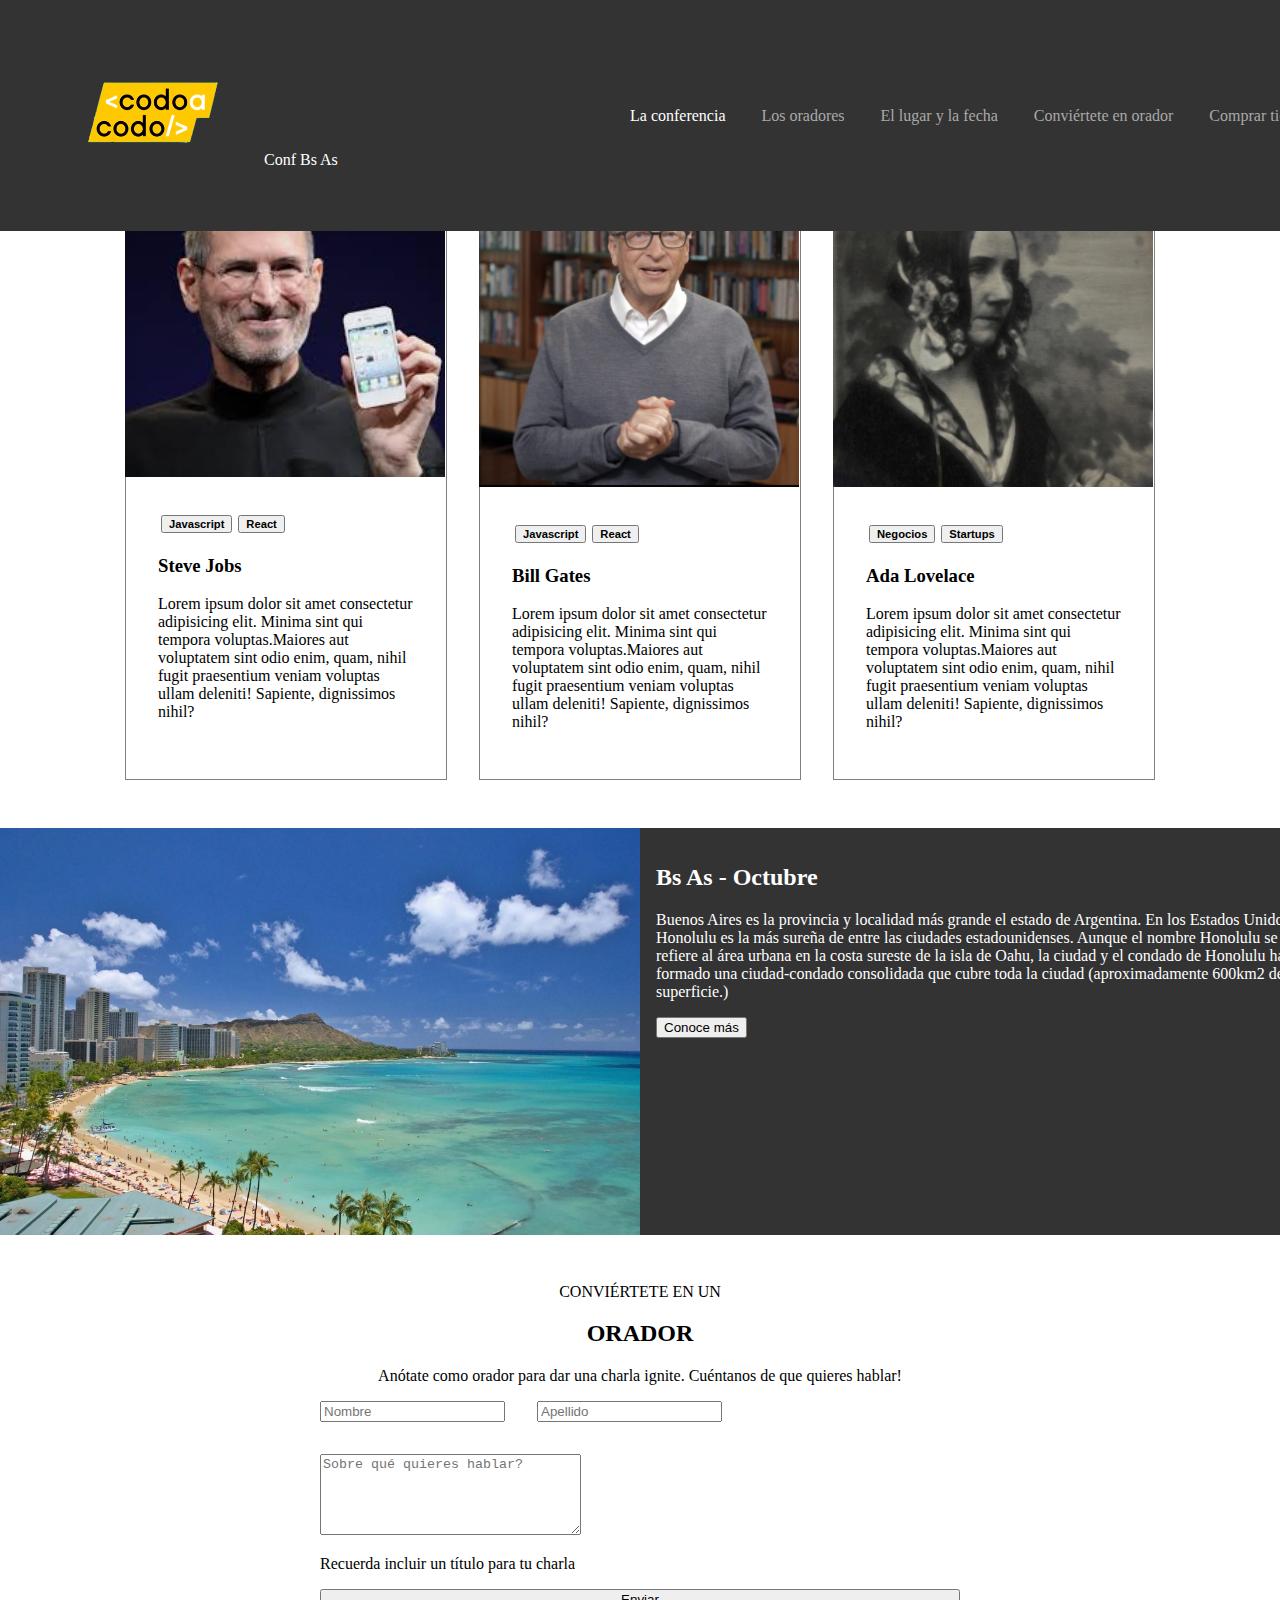
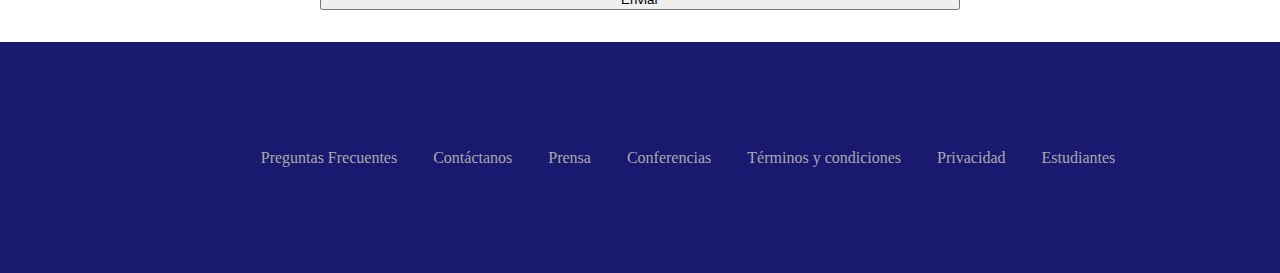
==== index.html @ ad68bb51 "index" ====
<!DOCTYPE html>
<html lang="en">
<head>
    <meta charset="UTF-8">
    <meta http-equiv="X-UA-Compatible" content="IE=edge">
    <meta name="viewport" content="width=device-width, initial-scale=1.0">
    <title>TP-Integrador 1</title>
    <link href="https://cdn.jsdelivr.net/npm/bootstrap@5.3.0-alpha3/dist/css/bootstrap.min.css" rel="stylesheet" integrity="sha384-KK94CHFLLe+nY2dmCWGMq91rCGa5gtU4mk92HdvYe+M/SXH301p5ILy+dN9+nJOZ" crossorigin="anonymous">
    <script src="https://cdn.jsdelivr.net/npm/bootstrap@5.3.0-alpha3/dist/js/bootstrap.bundle.min.js" integrity="sha384-ENjdO4Dr2bkBIFxQpeoTz1HIcje39Wm4jDKdf19U8gI4ddQ3GYNS7NTKfAdVQSZe" crossorigin="anonymous"></script>
    <link rel="stylesheet" href="style.css">
</head>
<body>
    <nav class="flexC">
        <div class="nav-left">
            <a class="navbar-brand" href="#"><img src="imagenes/codoacodo.png" alt="codo a codo png logo" class="logo"></a>
            Conf Bs As
        </div>
        <div class="nav-right">
            <a href="#" class="active">La conferencia</a>
            <a href="#" class="">Los oradores</a>
            <a href="#" class="">El lugar y la fecha</a>
            <a href="#" class="">Conviértete en orador</a>
            <a href="#" class="text-success">Comprar tickets</a>
        </div>
    </nav>

    <div class="container">
        <img src="imagenes/ba1" alt="ba1" class="ba1">
        <div class="centered">
            <h2>Conf Bs As</h2>
            <p>Bs As llega por primera vez a la Argentina. Un evento para compartir con nuestra comunidad el conocimiento
                y experiencia de los expertos que están creando el futuro de Internet. Ven a conocer a miembros del evento,
                a otros estudiantes de Codo a Codo y los oradores de primer nivel que tenemos para ti. Te esperamos!
            </p>
            <div>
                <button class="btn btn-outline-light">Quiero ser Orador</button>
                <button class="btn btn-success">Comprar tickets</button>
            </div>
        </div>
    </div>

    <div class="mp-1">
        <div class="tc">
            <p>CONOCE A LOS</p>
            <h2><strong>ORADORES</strong></h2>
        </div>
        
        <div class="">
            <div class="oradoresContainer">
                <div class="orador">
                    <img src="imagenes/steve.jpg" alt="">
                    <div class="mp-1">
                        <div class="dflex">
                            <button class="btn btn-warning">Javascript</button>
                            <button class="btn btn-primary">React</button>
                        </div>
                        <h3>Steve Jobs</h3>
                        <p>Lorem ipsum dolor sit amet consectetur adipisicing elit. Minima sint qui tempora voluptas.Maiores aut voluptatem 
                            sint odio enim, quam, nihil fugit praesentium veniam voluptas ullam deleniti! Sapiente, dignissimos nihil?
                        </p>
                    </div>
                </div>
                <div class="orador">
                    <img src="imagenes/bill.jpg" alt="">
                    <div class="mp-1">
                        <div class="dflex">
                            <button class="btn btn-warning">Javascript</button>
                            <button class="btn btn-primary">React</button>
                        </div>
                        <h3>Bill Gates</h3>
                        <p>Lorem ipsum dolor sit amet consectetur adipisicing elit. Minima sint qui tempora voluptas.Maiores aut voluptatem 
                            sint odio enim, quam, nihil fugit praesentium veniam voluptas ullam deleniti! Sapiente, dignissimos nihil?
                        </p>
                    </div>
                </div>
                <div class="orador">
                    <img src="imagenes/ada.jpeg" alt="">
                    <div class="mp-1">
                        <div class="dflex">
                            <button class="btn btn-secondary">Negocios</button>
                            <button class="btn btn-danger">Startups</button>
                        </div>
                        <h3>Ada Lovelace</h3>
                        <p>Lorem ipsum dolor sit amet consectetur adipisicing elit. Minima sint qui tempora voluptas.Maiores aut voluptatem 
                            sint odio enim, quam, nihil fugit praesentium veniam voluptas ullam deleniti! Sapiente, dignissimos nihil?
                        </p>
                    </div>
                </div>
            </div>
        </div>
    </div>

    <div class="honoluluContainer">
        <img src="imagenes/honolulu.jpg" alt="honolulu" width="100vw;">
        <div>
            <div class="p1">
                <h2>Bs As - Octubre</h2>
                <p>Buenos Aires es la provincia y localidad más grande el estado de Argentina.
                    En los Estados Unidos, Honolulu es la más sureña de entre las ciudades estadounidenses.
                    Aunque el nombre Honolulu se refiere al área urbana en la costa sureste de la isla de Oahu,
                    la ciudad y el condado de Honolulu han formado una ciudad-condado consolidada que cubre toda la ciudad
                    (aproximadamente 600km2 de superficie.)
                </p>
                <button class="btn btn-outline-light">Conoce más</button>
            </div>
        </div>
    </div>

    <div class="mp-1">
        <div class="tc">
            <p>CONVIÉRTETE EN UN</p>
            <h2><strong>ORADOR</strong></h2>
        </div>
        
        <p class="tc">Anótate como orador para dar una charla ignite. Cuéntanos de que quieres hablar!</p>
        
        <div class="flex">
            <form action=""  class="grid" >
                <div class="formContainer">
                    <div class="box">
                        <input type="text" name="nombre" placeholder="Nombre" class="form-group col-md-6">
                        <input type="text" name="apellido" placeholder="Apellido" class="form-group col-md-6">
                    </div>
                    <textarea name="tema" id="" cols="30" rows="5" placeholder="Sobre qué quieres hablar?" class="form-group col-md-12"></textarea>
                </div>

                <p>Recuerda incluir un título para tu charla</p>
                <button class="btn btn-success">Enviar</button>
            </form>
        </div>
        
    </div>
    
    <footer class="flex">
        <div >
            <a href="#">Preguntas Frecuentes</a>
            <a href="#">Contáctanos</a>
            <a href="#">Prensa</a>
            <a href="#">Conferencias</a>
            <a href="#">Términos y condiciones</a>
            <a href="#">Privacidad</a>
            <a href="#">Estudiantes</a>
        </div>
    </footer>
</body>
</html>
---- style.css ----
body {box-sizing: border-box; margin:0;}

.active{color:white;}

nav a{color:darkgray; text-decoration: none;}

nav a:hover{color:white;}

nav{
    position: absolute;
    top: 0;
    width: 100vw;
    height: 15vh;
    margin: 0%;
    padding: 3em;
    z-index: 1;
    color: white;
    background-color: #333;
}

nav a{margin: 1em;}
nav img{width: 20vh;}


.dflex{display: flex;}
.aflex{display: flex; justify-content: center; align-items: baseline;}
.flexC{ display: flex; align-items: center; justify-content: space-between;}
.flex{display: flex; align-items: center; justify-content: center;}

.oradoresContainer{display: flex; justify-content: center;}
.oradoresContainer img{width: 25vw; margin: -1px; padding: -1px;}
.oradoresContainer button{font-weight: bolder; margin: 3px; font-size: 0.7em;}
.orador{ max-width: 25vw; margin: 1em; border: 1px solid gray;}
.grid{display: grid;}
.gridC{display: grid; align-items: center; justify-content: center;}

.honoluluContainer{width:100vw; display: flex; margin: 0; padding: 0;}
.honoluluContainer img{width: 50vw;}
.honoluluContainer div{width: 50vw; background-color: #333; color: white;}

.formContainer{width: 50vw; gap: 2em;}
.box{display: flex;gap: 2em; margin: 0 2em 2em 0;}


.mp-1{margin: 1em; padding: 1em;}
.m1{margin: 1em;}
.p1{padding: 1em;}
.tc{text-align: center;}


.ba1{width: 100vw; filter: brightness(50%)}

.container {
    position: relative;
    text-align: center;
    color: white;
    margin: 0%;
    padding: 0%;
}
    
.centered {
    position: absolute;
    top: 50%;
    left: 50%;
    transform: translate(15%, 25%);
    text-align: right;
}

footer{
    width: 100vw;
    height: 15vh;
    margin: 0%;
    padding: 3em;
    color: white;
    background-color:midnightblue;
}

footer a{margin: 1em;}

footer a{color:darkgray; text-decoration: none;}

footer a:hover{color:white;}
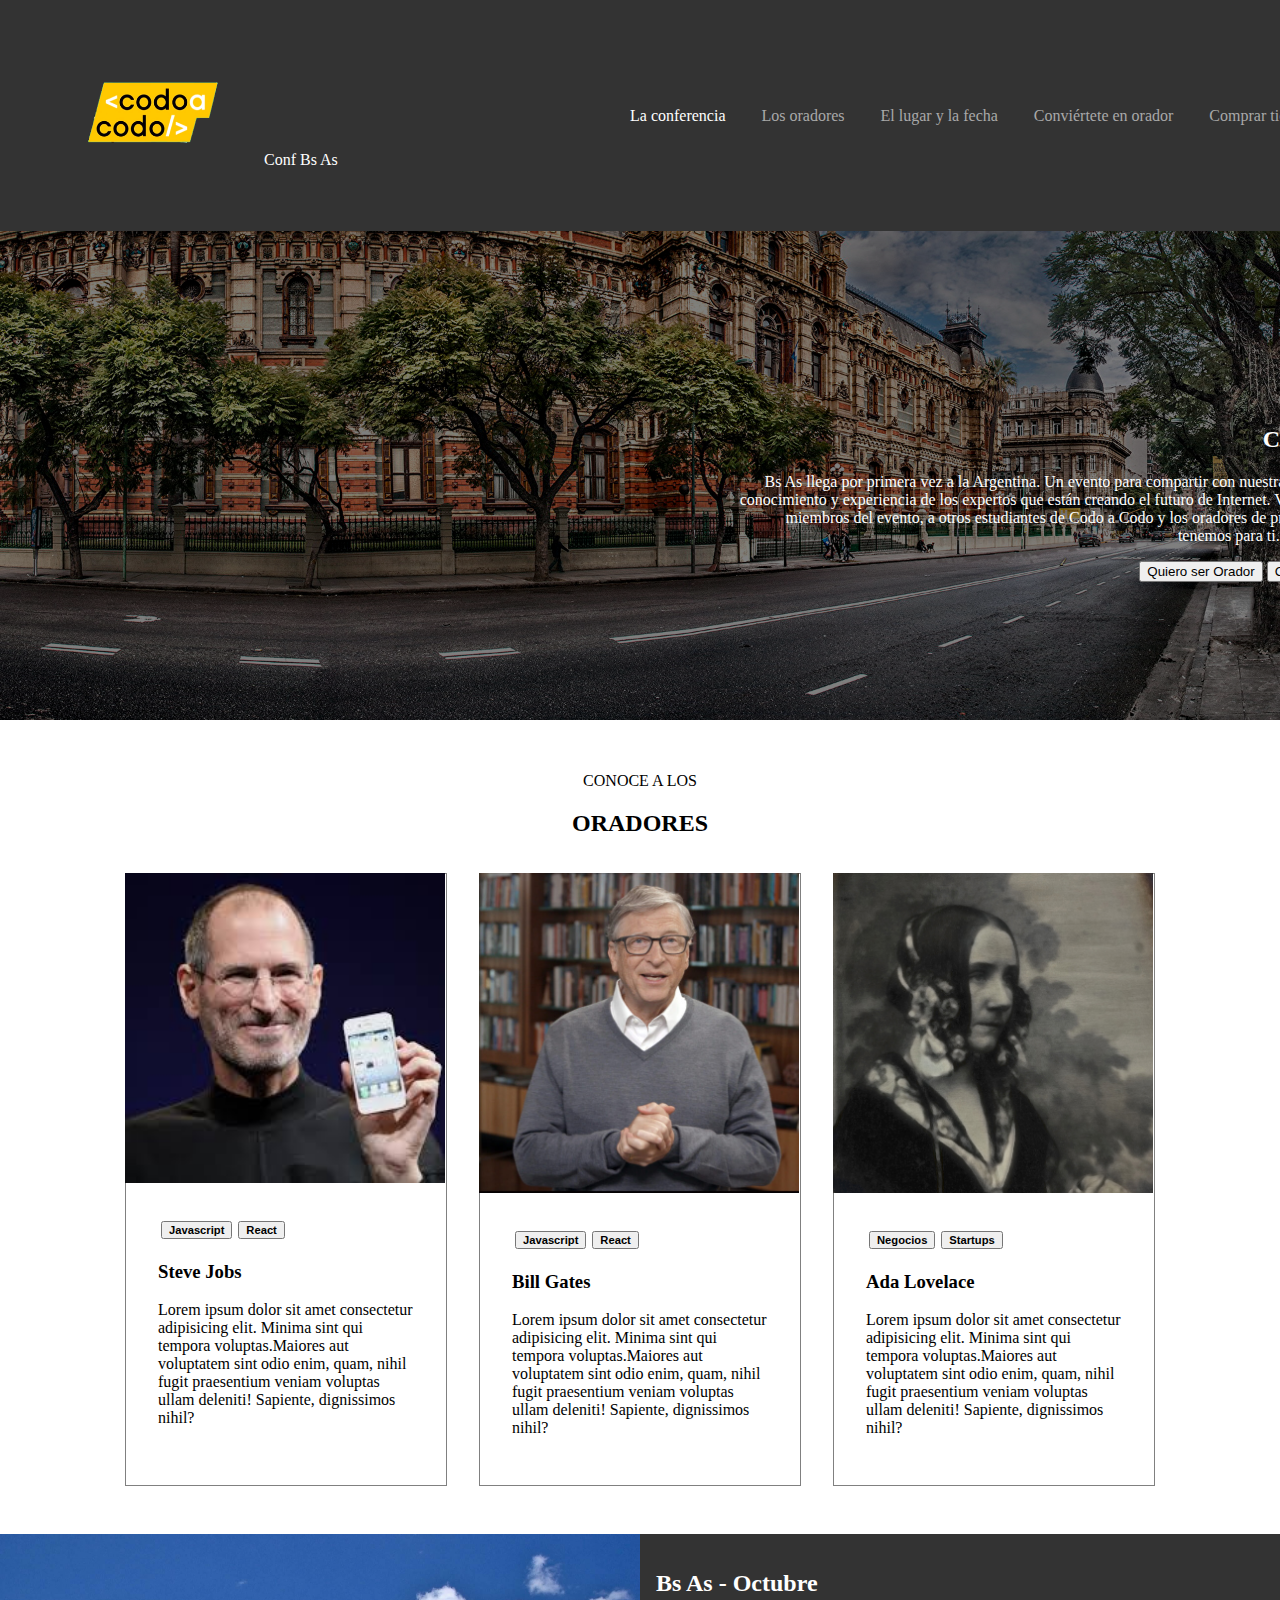
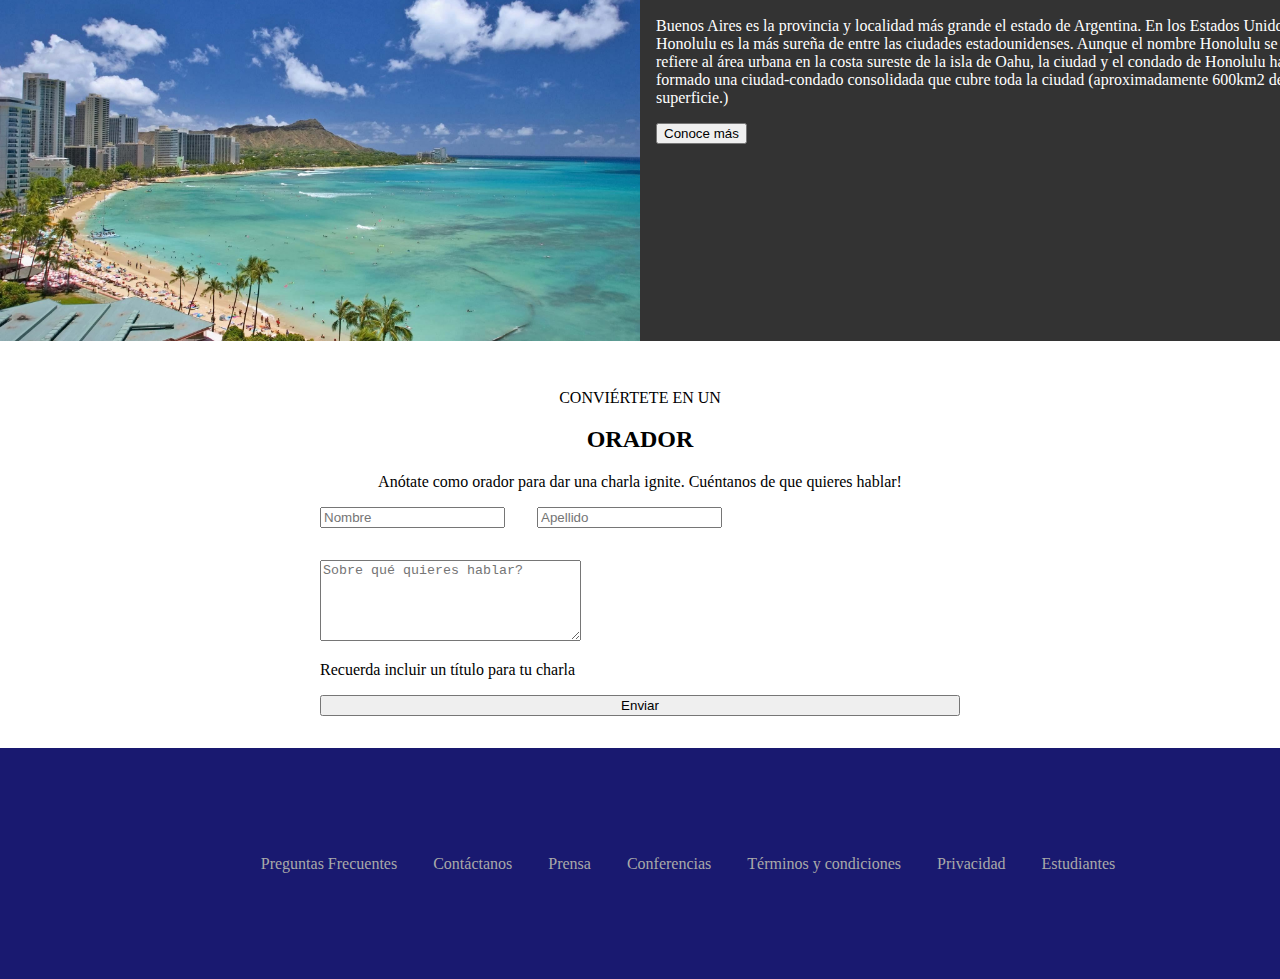
==== commit d8f1d9f7: "Update index.html" ====
--- a/index.html
+++ b/index.html
@@ -25,7 +25,7 @@
     </nav>
 
     <div class="container">
-        <img src="imagenes/ba1" alt="ba1" class="ba1">
+        <img src="imagenes/ba1.jpg" alt="ba1" class="ba1">
         <div class="centered">
             <h2>Conf Bs As</h2>
             <p>Bs As llega por primera vez a la Argentina. Un evento para compartir con nuestra comunidad el conocimiento
@@ -143,4 +143,4 @@
         </div>
     </footer>
 </body>
-</html>+</html>
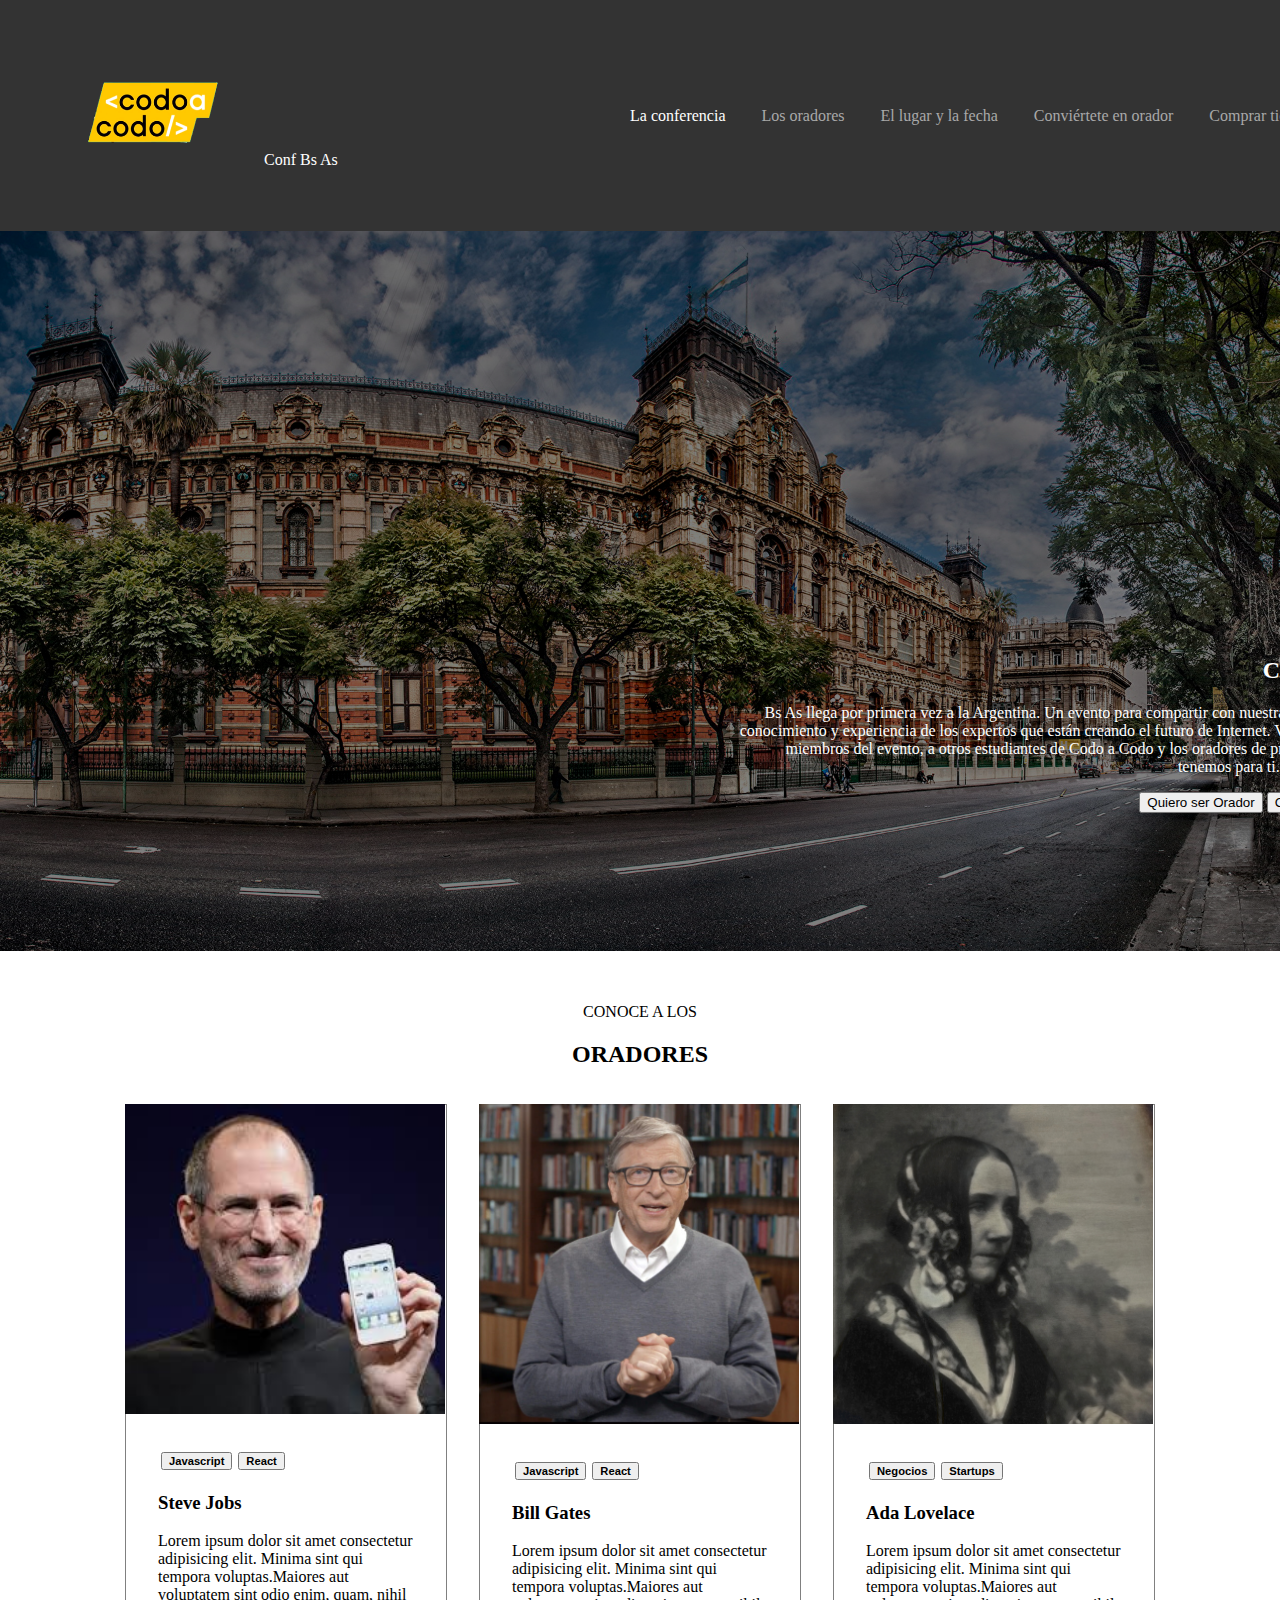
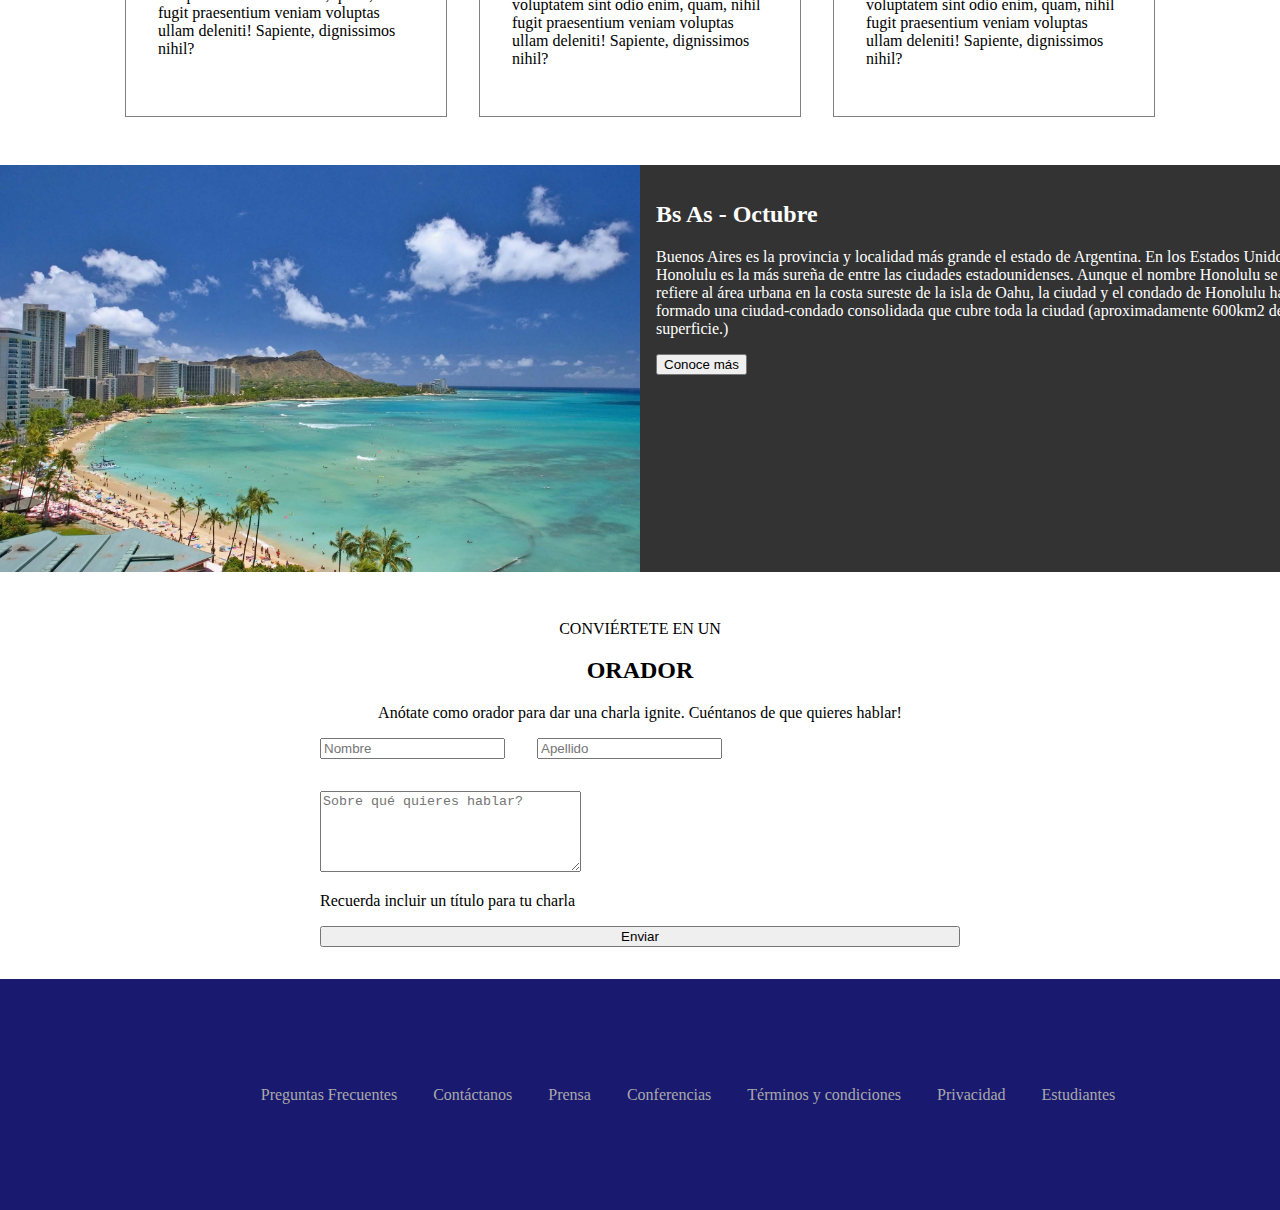
==== commit f6341dae: "Add files via upload" ====
--- a/index.html
+++ b/index.html
@@ -1,146 +1,146 @@
-<!DOCTYPE html>
-<html lang="en">
-<head>
-    <meta charset="UTF-8">
-    <meta http-equiv="X-UA-Compatible" content="IE=edge">
-    <meta name="viewport" content="width=device-width, initial-scale=1.0">
-    <title>TP-Integrador 1</title>
-    <link href="https://cdn.jsdelivr.net/npm/bootstrap@5.3.0-alpha3/dist/css/bootstrap.min.css" rel="stylesheet" integrity="sha384-KK94CHFLLe+nY2dmCWGMq91rCGa5gtU4mk92HdvYe+M/SXH301p5ILy+dN9+nJOZ" crossorigin="anonymous">
-    <script src="https://cdn.jsdelivr.net/npm/bootstrap@5.3.0-alpha3/dist/js/bootstrap.bundle.min.js" integrity="sha384-ENjdO4Dr2bkBIFxQpeoTz1HIcje39Wm4jDKdf19U8gI4ddQ3GYNS7NTKfAdVQSZe" crossorigin="anonymous"></script>
-    <link rel="stylesheet" href="style.css">
-</head>
-<body>
-    <nav class="flexC">
-        <div class="nav-left">
-            <a class="navbar-brand" href="#"><img src="imagenes/codoacodo.png" alt="codo a codo png logo" class="logo"></a>
-            Conf Bs As
-        </div>
-        <div class="nav-right">
-            <a href="#" class="active">La conferencia</a>
-            <a href="#" class="">Los oradores</a>
-            <a href="#" class="">El lugar y la fecha</a>
-            <a href="#" class="">Conviértete en orador</a>
-            <a href="#" class="text-success">Comprar tickets</a>
-        </div>
-    </nav>
-
-    <div class="container">
-        <img src="imagenes/ba1.jpg" alt="ba1" class="ba1">
-        <div class="centered">
-            <h2>Conf Bs As</h2>
-            <p>Bs As llega por primera vez a la Argentina. Un evento para compartir con nuestra comunidad el conocimiento
-                y experiencia de los expertos que están creando el futuro de Internet. Ven a conocer a miembros del evento,
-                a otros estudiantes de Codo a Codo y los oradores de primer nivel que tenemos para ti. Te esperamos!
-            </p>
-            <div>
-                <button class="btn btn-outline-light">Quiero ser Orador</button>
-                <button class="btn btn-success">Comprar tickets</button>
-            </div>
-        </div>
-    </div>
-
-    <div class="mp-1">
-        <div class="tc">
-            <p>CONOCE A LOS</p>
-            <h2><strong>ORADORES</strong></h2>
-        </div>
-        
-        <div class="">
-            <div class="oradoresContainer">
-                <div class="orador">
-                    <img src="imagenes/steve.jpg" alt="">
-                    <div class="mp-1">
-                        <div class="dflex">
-                            <button class="btn btn-warning">Javascript</button>
-                            <button class="btn btn-primary">React</button>
-                        </div>
-                        <h3>Steve Jobs</h3>
-                        <p>Lorem ipsum dolor sit amet consectetur adipisicing elit. Minima sint qui tempora voluptas.Maiores aut voluptatem 
-                            sint odio enim, quam, nihil fugit praesentium veniam voluptas ullam deleniti! Sapiente, dignissimos nihil?
-                        </p>
-                    </div>
-                </div>
-                <div class="orador">
-                    <img src="imagenes/bill.jpg" alt="">
-                    <div class="mp-1">
-                        <div class="dflex">
-                            <button class="btn btn-warning">Javascript</button>
-                            <button class="btn btn-primary">React</button>
-                        </div>
-                        <h3>Bill Gates</h3>
-                        <p>Lorem ipsum dolor sit amet consectetur adipisicing elit. Minima sint qui tempora voluptas.Maiores aut voluptatem 
-                            sint odio enim, quam, nihil fugit praesentium veniam voluptas ullam deleniti! Sapiente, dignissimos nihil?
-                        </p>
-                    </div>
-                </div>
-                <div class="orador">
-                    <img src="imagenes/ada.jpeg" alt="">
-                    <div class="mp-1">
-                        <div class="dflex">
-                            <button class="btn btn-secondary">Negocios</button>
-                            <button class="btn btn-danger">Startups</button>
-                        </div>
-                        <h3>Ada Lovelace</h3>
-                        <p>Lorem ipsum dolor sit amet consectetur adipisicing elit. Minima sint qui tempora voluptas.Maiores aut voluptatem 
-                            sint odio enim, quam, nihil fugit praesentium veniam voluptas ullam deleniti! Sapiente, dignissimos nihil?
-                        </p>
-                    </div>
-                </div>
-            </div>
-        </div>
-    </div>
-
-    <div class="honoluluContainer">
-        <img src="imagenes/honolulu.jpg" alt="honolulu" width="100vw;">
-        <div>
-            <div class="p1">
-                <h2>Bs As - Octubre</h2>
-                <p>Buenos Aires es la provincia y localidad más grande el estado de Argentina.
-                    En los Estados Unidos, Honolulu es la más sureña de entre las ciudades estadounidenses.
-                    Aunque el nombre Honolulu se refiere al área urbana en la costa sureste de la isla de Oahu,
-                    la ciudad y el condado de Honolulu han formado una ciudad-condado consolidada que cubre toda la ciudad
-                    (aproximadamente 600km2 de superficie.)
-                </p>
-                <button class="btn btn-outline-light">Conoce más</button>
-            </div>
-        </div>
-    </div>
-
-    <div class="mp-1">
-        <div class="tc">
-            <p>CONVIÉRTETE EN UN</p>
-            <h2><strong>ORADOR</strong></h2>
-        </div>
-        
-        <p class="tc">Anótate como orador para dar una charla ignite. Cuéntanos de que quieres hablar!</p>
-        
-        <div class="flex">
-            <form action=""  class="grid" >
-                <div class="formContainer">
-                    <div class="box">
-                        <input type="text" name="nombre" placeholder="Nombre" class="form-group col-md-6">
-                        <input type="text" name="apellido" placeholder="Apellido" class="form-group col-md-6">
-                    </div>
-                    <textarea name="tema" id="" cols="30" rows="5" placeholder="Sobre qué quieres hablar?" class="form-group col-md-12"></textarea>
-                </div>
-
-                <p>Recuerda incluir un título para tu charla</p>
-                <button class="btn btn-success">Enviar</button>
-            </form>
-        </div>
-        
-    </div>
-    
-    <footer class="flex">
-        <div >
-            <a href="#">Preguntas Frecuentes</a>
-            <a href="#">Contáctanos</a>
-            <a href="#">Prensa</a>
-            <a href="#">Conferencias</a>
-            <a href="#">Términos y condiciones</a>
-            <a href="#">Privacidad</a>
-            <a href="#">Estudiantes</a>
-        </div>
-    </footer>
-</body>
-</html>
+<!DOCTYPE html>
+<html lang="en">
+<head>
+    <meta charset="UTF-8">
+    <meta http-equiv="X-UA-Compatible" content="IE=edge">
+    <meta name="viewport" content="width=device-width, initial-scale=1.0">
+    <title>TP-Integrador 1</title>
+    <link href="https://cdn.jsdelivr.net/npm/bootstrap@5.3.0-alpha3/dist/css/bootstrap.min.css" rel="stylesheet" integrity="sha384-KK94CHFLLe+nY2dmCWGMq91rCGa5gtU4mk92HdvYe+M/SXH301p5ILy+dN9+nJOZ" crossorigin="anonymous">
+    <script src="https://cdn.jsdelivr.net/npm/bootstrap@5.3.0-alpha3/dist/js/bootstrap.bundle.min.js" integrity="sha384-ENjdO4Dr2bkBIFxQpeoTz1HIcje39Wm4jDKdf19U8gI4ddQ3GYNS7NTKfAdVQSZe" crossorigin="anonymous"></script>
+    <link rel="stylesheet" href="style.css">
+</head>
+<body>
+    <nav class="flexC">
+        <div class="nav-left">
+            <a class="navbar-brand" href="#"><img src="imagenes/codoacodo.png" alt="codo a codo png logo" class="logo"></a>
+            Conf Bs As
+        </div>
+        <div class="nav-right">
+            <a href="#" class="active">La conferencia</a>
+            <a href="#" class="">Los oradores</a>
+            <a href="#" class="">El lugar y la fecha</a>
+            <a href="#" class="">Conviértete en orador</a>
+            <a href="comprarTickets.html" class="text-success">Comprar tickets</a>
+        </div>
+    </nav>
+
+    <div class="container">
+        <img src="imagenes/ba1.jpg" alt="ba1" class="ba1">
+        <div class="centered">
+            <h2>Conf Bs As</h2>
+            <p>Bs As llega por primera vez a la Argentina. Un evento para compartir con nuestra comunidad el conocimiento
+                y experiencia de los expertos que están creando el futuro de Internet. Ven a conocer a miembros del evento,
+                a otros estudiantes de Codo a Codo y los oradores de primer nivel que tenemos para ti. Te esperamos!
+            </p>
+            <div>
+                <button class="btn btn-outline-light">Quiero ser Orador</button>
+                <button class="btn btn-success">Comprar tickets</button>
+            </div>
+        </div>
+    </div>
+
+    <div class="mp-1">
+        <div class="tc">
+            <p>CONOCE A LOS</p>
+            <h2><strong>ORADORES</strong></h2>
+        </div>
+        
+        <div class="">
+            <div class="oradoresContainer">
+                <div class="orador">
+                    <img src="imagenes/steve.jpg" alt="">
+                    <div class="mp-1">
+                        <div class="dflex">
+                            <button class="btn btn-warning">Javascript</button>
+                            <button class="btn btn-primary">React</button>
+                        </div>
+                        <h3>Steve Jobs</h3>
+                        <p>Lorem ipsum dolor sit amet consectetur adipisicing elit. Minima sint qui tempora voluptas.Maiores aut voluptatem 
+                            sint odio enim, quam, nihil fugit praesentium veniam voluptas ullam deleniti! Sapiente, dignissimos nihil?
+                        </p>
+                    </div>
+                </div>
+                <div class="orador">
+                    <img src="imagenes/bill.jpg" alt="">
+                    <div class="mp-1">
+                        <div class="dflex">
+                            <button class="btn btn-warning">Javascript</button>
+                            <button class="btn btn-primary">React</button>
+                        </div>
+                        <h3>Bill Gates</h3>
+                        <p>Lorem ipsum dolor sit amet consectetur adipisicing elit. Minima sint qui tempora voluptas.Maiores aut voluptatem 
+                            sint odio enim, quam, nihil fugit praesentium veniam voluptas ullam deleniti! Sapiente, dignissimos nihil?
+                        </p>
+                    </div>
+                </div>
+                <div class="orador">
+                    <img src="imagenes/ada.jpeg" alt="">
+                    <div class="mp-1">
+                        <div class="dflex">
+                            <button class="btn btn-secondary">Negocios</button>
+                            <button class="btn btn-danger">Startups</button>
+                        </div>
+                        <h3>Ada Lovelace</h3>
+                        <p>Lorem ipsum dolor sit amet consectetur adipisicing elit. Minima sint qui tempora voluptas.Maiores aut voluptatem 
+                            sint odio enim, quam, nihil fugit praesentium veniam voluptas ullam deleniti! Sapiente, dignissimos nihil?
+                        </p>
+                    </div>
+                </div>
+            </div>
+        </div>
+    </div>
+
+    <div class="honoluluContainer">
+        <img src="imagenes/honolulu.jpg" alt="honolulu" width="100vw;">
+        <div>
+            <div class="p1">
+                <h2>Bs As - Octubre</h2>
+                <p>Buenos Aires es la provincia y localidad más grande el estado de Argentina.
+                    En los Estados Unidos, Honolulu es la más sureña de entre las ciudades estadounidenses.
+                    Aunque el nombre Honolulu se refiere al área urbana en la costa sureste de la isla de Oahu,
+                    la ciudad y el condado de Honolulu han formado una ciudad-condado consolidada que cubre toda la ciudad
+                    (aproximadamente 600km2 de superficie.)
+                </p>
+                <button class="btn btn-outline-light">Conoce más</button>
+            </div>
+        </div>
+    </div>
+
+    <div class="mp-1">
+        <div class="tc">
+            <p>CONVIÉRTETE EN UN</p>
+            <h2><strong>ORADOR</strong></h2>
+        </div>
+        
+        <p class="tc">Anótate como orador para dar una charla ignite. Cuéntanos de que quieres hablar!</p>
+        
+        <div class="flex">
+            <form action=""  class="grid" >
+                <div class="formContainer">
+                    <div class="box">
+                        <input type="text" name="nombre" placeholder="Nombre" class="form-group col-md-6">
+                        <input type="text" name="apellido" placeholder="Apellido" class="form-group col-md-6">
+                    </div>
+                    <textarea name="tema" id="" cols="30" rows="5" placeholder="Sobre qué quieres hablar?" class="form-group col-md-12"></textarea>
+                </div>
+
+                <p>Recuerda incluir un título para tu charla</p>
+                <button class="btn btn-success">Enviar</button>
+            </form>
+        </div>
+        
+    </div>
+    
+    <footer class="flex">
+        <div >
+            <a href="#">Preguntas Frecuentes</a>
+            <a href="#">Contáctanos</a>
+            <a href="#">Prensa</a>
+            <a href="#">Conferencias</a>
+            <a href="#">Términos y condiciones</a>
+            <a href="#">Privacidad</a>
+            <a href="#">Estudiantes</a>
+        </div>
+    </footer>
+</body>
+</html>--- a/style.css
+++ b/style.css
@@ -1,82 +1,91 @@
-body {box-sizing: border-box; margin:0;}
-
-.active{color:white;}
-
-nav a{color:darkgray; text-decoration: none;}
-
-nav a:hover{color:white;}
-
-nav{
-    position: absolute;
-    top: 0;
-    width: 100vw;
-    height: 15vh;
-    margin: 0%;
-    padding: 3em;
-    z-index: 1;
-    color: white;
-    background-color: #333;
-}
-
-nav a{margin: 1em;}
-nav img{width: 20vh;}
-
-
-.dflex{display: flex;}
-.aflex{display: flex; justify-content: center; align-items: baseline;}
-.flexC{ display: flex; align-items: center; justify-content: space-between;}
-.flex{display: flex; align-items: center; justify-content: center;}
-
-.oradoresContainer{display: flex; justify-content: center;}
-.oradoresContainer img{width: 25vw; margin: -1px; padding: -1px;}
-.oradoresContainer button{font-weight: bolder; margin: 3px; font-size: 0.7em;}
-.orador{ max-width: 25vw; margin: 1em; border: 1px solid gray;}
-.grid{display: grid;}
-.gridC{display: grid; align-items: center; justify-content: center;}
-
-.honoluluContainer{width:100vw; display: flex; margin: 0; padding: 0;}
-.honoluluContainer img{width: 50vw;}
-.honoluluContainer div{width: 50vw; background-color: #333; color: white;}
-
-.formContainer{width: 50vw; gap: 2em;}
-.box{display: flex;gap: 2em; margin: 0 2em 2em 0;}
-
-
-.mp-1{margin: 1em; padding: 1em;}
-.m1{margin: 1em;}
-.p1{padding: 1em;}
-.tc{text-align: center;}
-
-
-.ba1{width: 100vw; filter: brightness(50%)}
-
-.container {
-    position: relative;
-    text-align: center;
-    color: white;
-    margin: 0%;
-    padding: 0%;
-}
-    
-.centered {
-    position: absolute;
-    top: 50%;
-    left: 50%;
-    transform: translate(15%, 25%);
-    text-align: right;
-}
-
-footer{
-    width: 100vw;
-    height: 15vh;
-    margin: 0%;
-    padding: 3em;
-    color: white;
-    background-color:midnightblue;
-}
-
-footer a{margin: 1em;}
-
-footer a{color:darkgray; text-decoration: none;}
-
+body {box-sizing: border-box; margin:0;}
+
+.active{color:white;}
+
+nav a{color:darkgray; text-decoration: none;}
+
+nav a:hover{color:white;}
+
+nav{
+    position:sticky;
+    top: 0;
+    width: 100vw;
+    height: 15vh;
+    margin: 0%;
+    padding: 3em;
+    z-index: 1;
+    color: white;
+    background-color: #333;
+}
+
+nav a{margin: 1em;}
+nav img{width: 20vh;}
+
+
+.dflex{display: flex;}
+.aflex{display: flex; justify-content: center; align-items: baseline;}
+.flexC{ display: flex; align-items: center; justify-content: space-between;}
+.flex{display: flex; align-items: center; justify-content: center;}
+
+.oradoresContainer{display: flex; justify-content: center;}
+.oradoresContainer img{width: 25vw; margin: -1px; padding: -1px;}
+.oradoresContainer button{font-weight: bolder; margin: 3px; font-size: 0.7em;}
+.orador{ max-width: 25vw; margin: 1em; border: 1px solid gray;}
+.grid{display: grid;}
+.gridC{display: grid; align-items: center; justify-content: center;}
+
+.honoluluContainer{width:100vw; display: flex; margin: 0; padding: 0;}
+.honoluluContainer img{width: 50vw;}
+.honoluluContainer div{width: 50vw; background-color: #333; color: white;}
+
+.formContainer{width: 50vw; gap: 2em;}
+.box{display: flex;gap: 2em; margin: 0 2em 2em 0;}
+
+.selectHeight{height: 30px;}
+
+.mp-1{margin: 1em; padding: 1em;}
+.mp-05{margin: 0.5em; padding: 0.5em;}
+.m1{margin: 1em;}
+.mt1{margin-top: 1em;}
+.p1{padding: 1em;}
+.tc{text-align: center;}
+
+.ba1{width: 100vw; filter: brightness(50%)}
+
+.container {
+    position: relative;
+    text-align: center;
+    color: white;
+    margin: 0%;
+    padding: 0%;
+}
+    
+.centered {
+    position: absolute;
+    top: 50%;
+    left: 50%;
+    transform: translate(15%, 25%);
+    text-align: right;
+}
+
+footer{
+    width: 100vw;
+    height: 15vh;
+    margin: 0%;
+    padding: 3em;
+    color: white;
+    background-color:midnightblue;
+}
+
+.totalPagar{
+    border: 0.1em solid rgb(134, 208, 233);
+    border-radius: 0.3em;
+    background-color:lightblue;
+    color:rgb(40, 40, 165);
+}
+
+footer a{margin: 1em;}
+
+footer a{color:darkgray; text-decoration: none;}
+
 footer a:hover{color:white;}